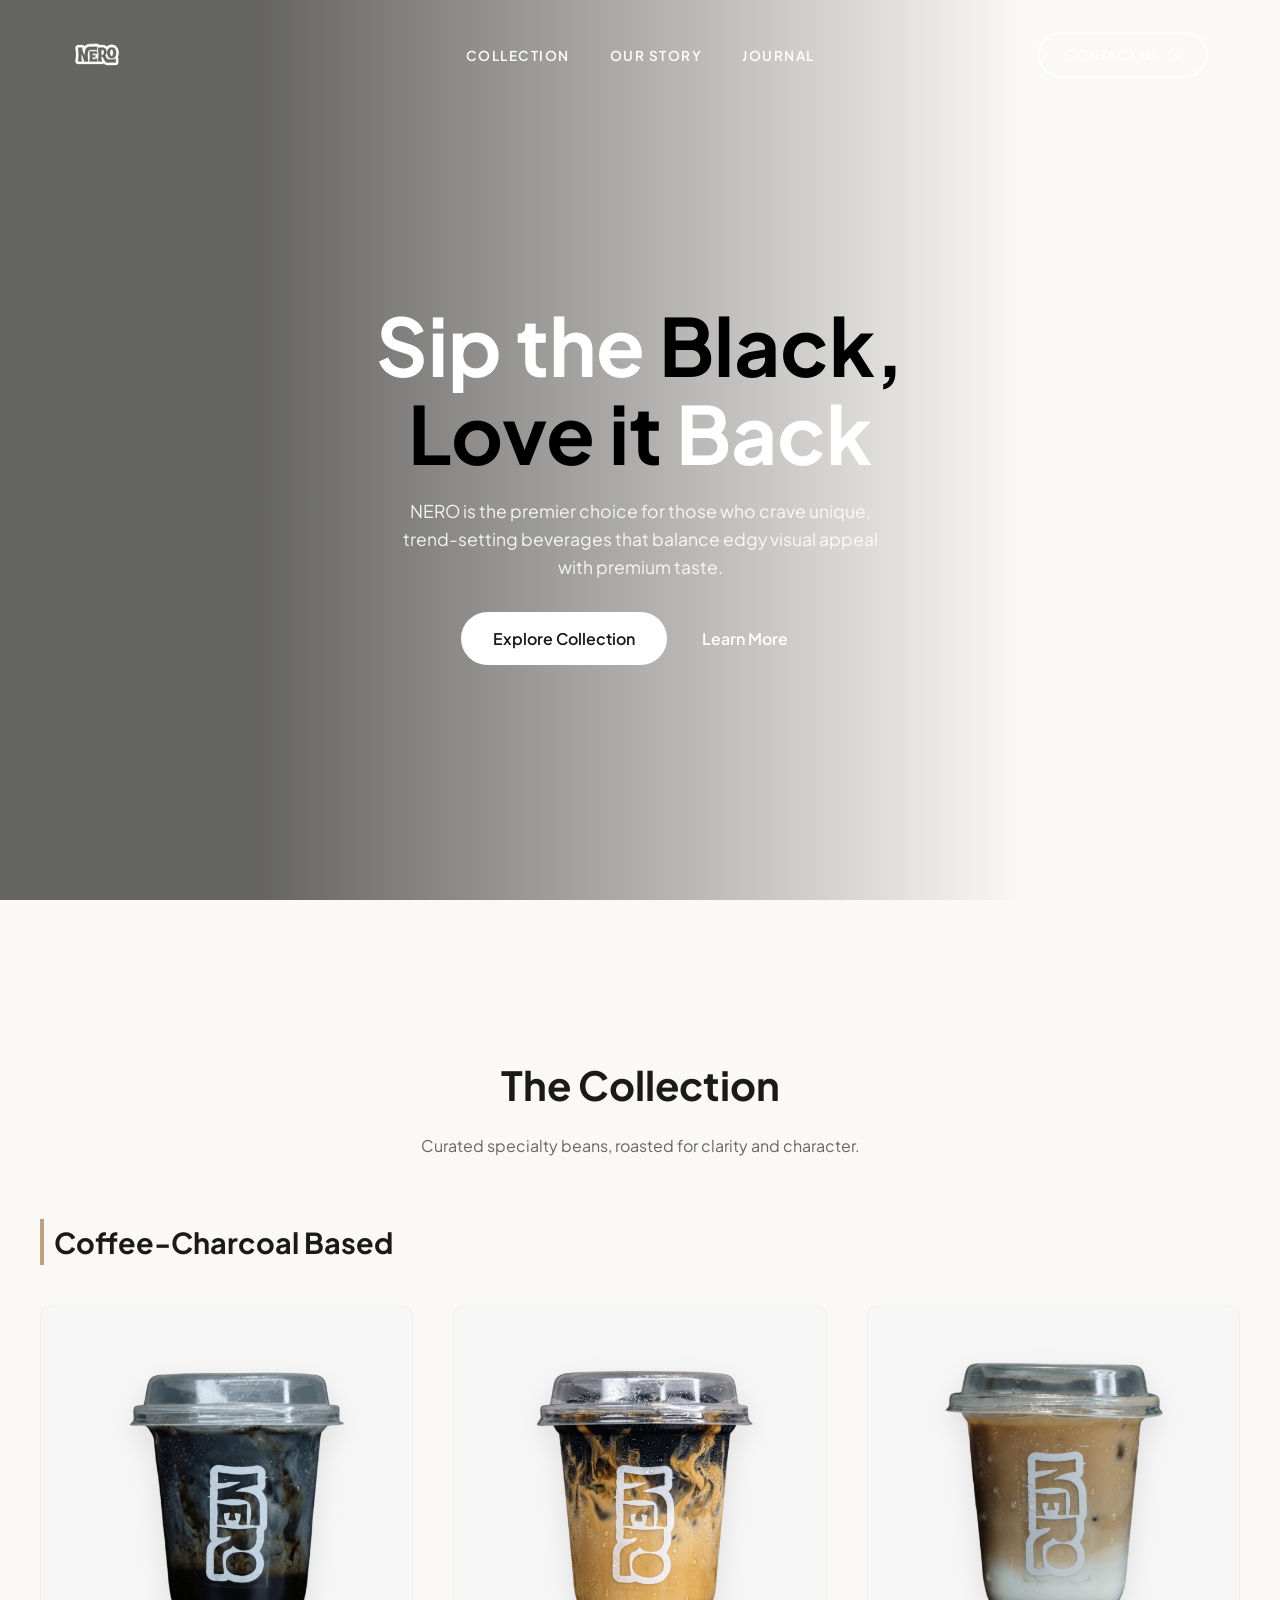
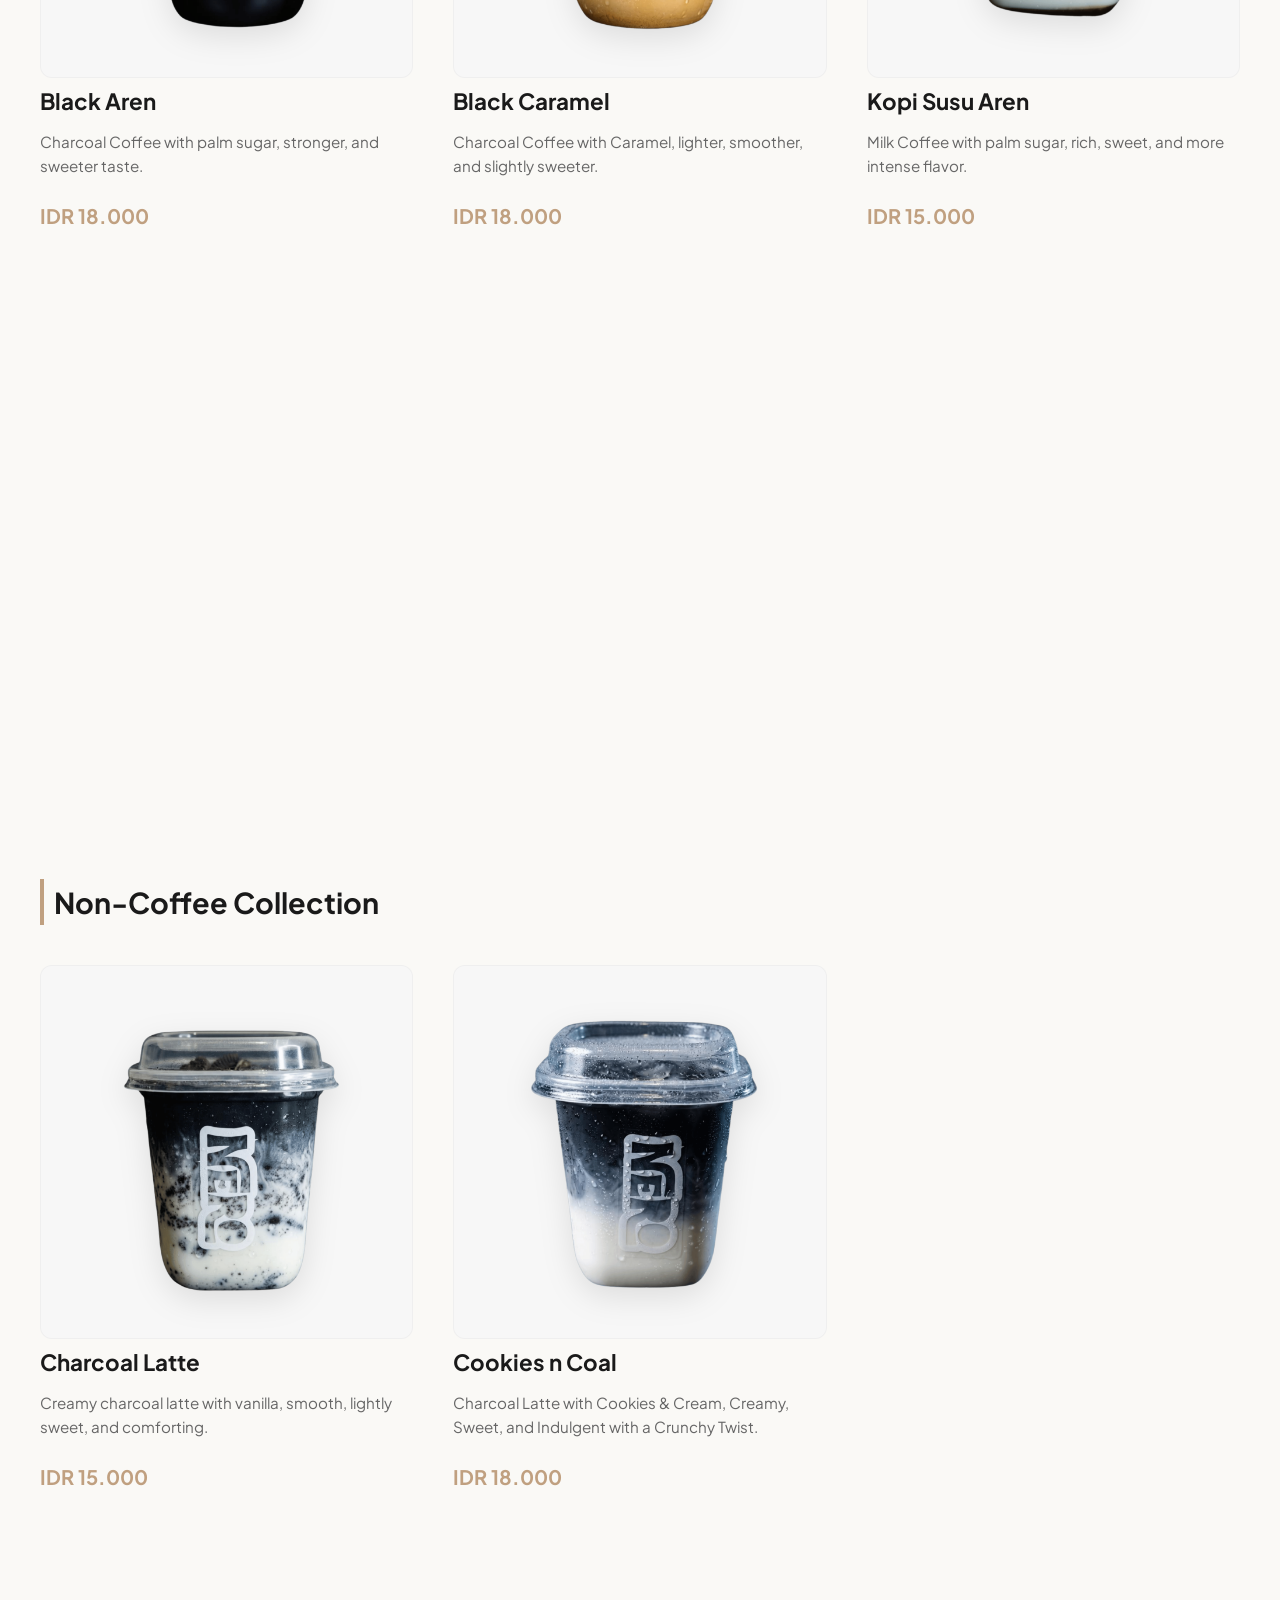
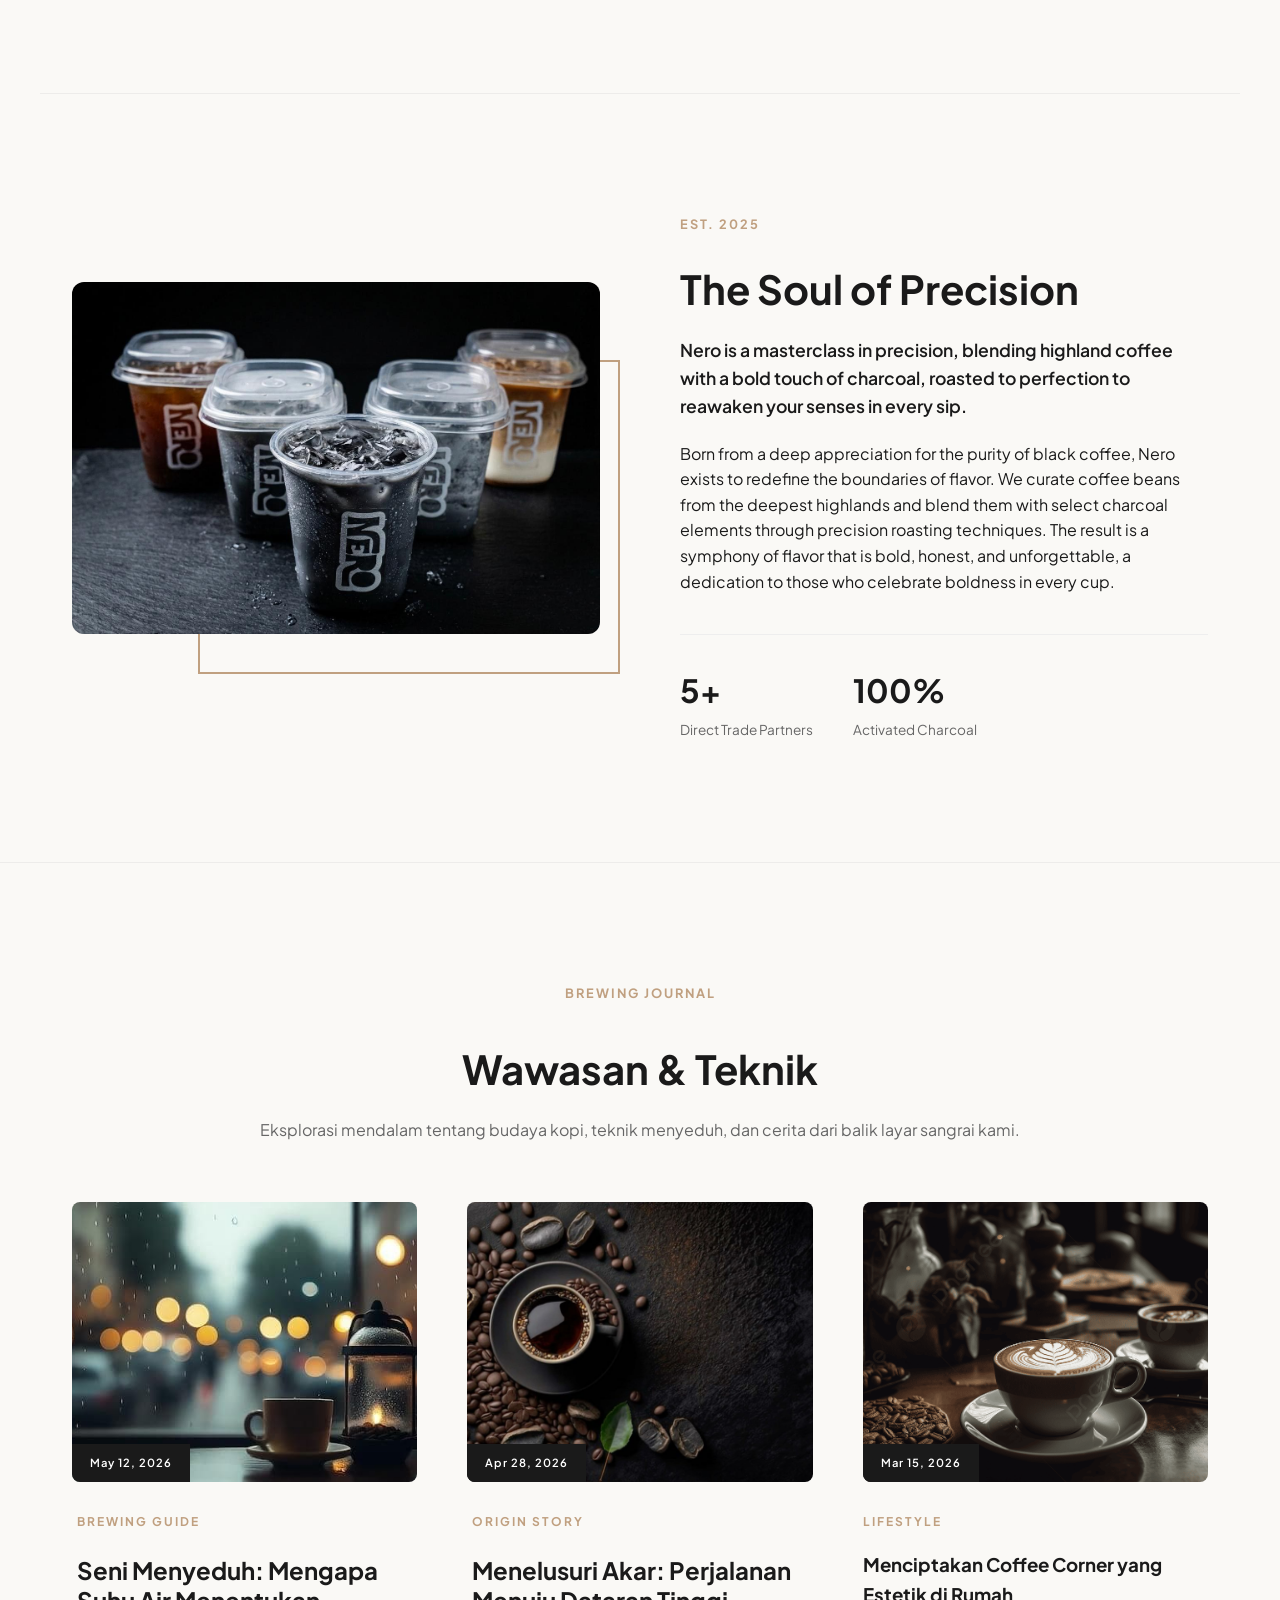
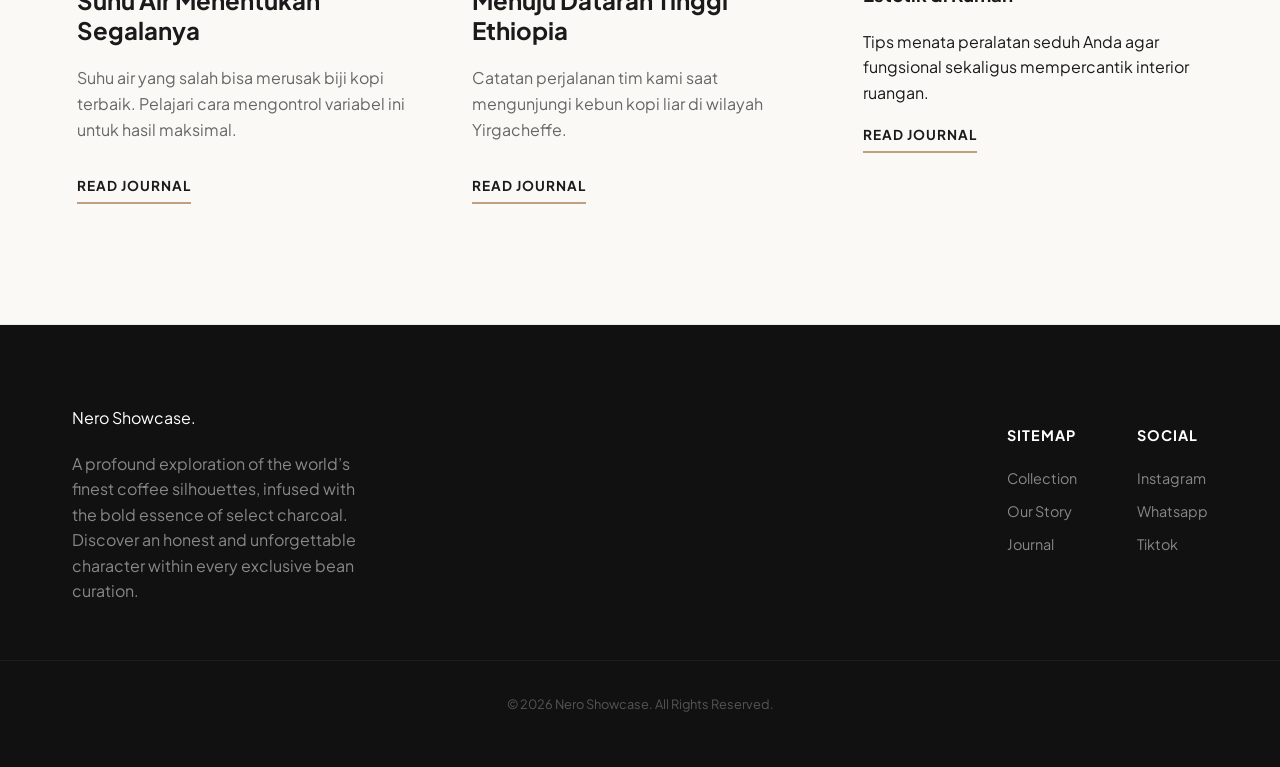
==== index.html @ 65f0a844 "Add files via upload" ====
<!DOCTYPE html>
<html lang="en">
<head>
    <meta charset="UTF-8">
    <meta name="viewport" content="width=device-width, initial-scale=1.0">
    <meta name="description" content="BeanCraft - Specialty coffee roasters delivering premium single-origin beans to your door.">
    <title>Nero | Artisan Coffee Roasters</title>
    
    <!-- Stylesheets -->
    <link rel="stylesheet" href="styles.css">
    <link href="https://fonts.googleapis.com/css2?family=Plus+Jakarta+Sans:wght@300;400;600;700&display=swap" rel="stylesheet">
    
    <!-- Font Awesome untuk Icon Sosmed -->
    <link rel="stylesheet" href="https://cdnjs.cloudflare.com/ajax/libs/font-awesome/6.0.0/css/all.min.css">
</head>
<body>

    <nav id="main-nav">
    <div class="container nav-wrapper">
        <!-- Part 1: Logo -->
        <div class="logo">
            <a href="#hero">
                <img src="images/logo.png" alt="Nero Logo" class="logo-img">    
            </a>
        </div>

        <!-- Part 2: Navigation Links -->
        <ul class="nav-links">
            <li><a href="#products" class="nav-item">Collection</a></li>
            <li><a href="#about" class="nav-item">Our Story</a></li>
            <li><a href="#blog" class="nav-item">Journal</a></li>
        </ul>

        <div class="nav-contact-btn-wrapper">
            <a href="https://wa.me/6287782982960" target="_blank" class="btn-contact-us">
                Contact Us <i class="fab fa-whatsapp"></i>
            </a>
        </div>

        <!-- Mobile Toggle -->
        <div class="mobile-menu-btn">
            <span></span>
            <span></span>
        </div>
    </div>
</nav>

    <!-- Hero Section -->
    <section class="hero" id="hero">
        <video autoplay muted loop playsinline>
            <source src="https://www.w3schools.com/howto/rain.mp4" type="video/mp4">
        </video>
        <div class="overlay"></div>
        <div class="container">
            <div class="hero-content">
                <h1>Sip the <span>Black,<br>Love it</span> Back</h1>
                <p>NERO is the premier choice for those who crave unique, trend-setting beverages that balance edgy visual appeal with premium taste.</p>
                <div class="hero-btns">
                    <a href="#products" class="btn btn-primary">Explore Collection</a>
                    <a href="#about" class="btn btn-secondary">Learn More</a>
                </div>
            </div>
        </div>
    </section>

    <!-- Products Section -->
    <section class="products container section-padding" id="products">
    <div class="section-header">
        <h2>The Collection</h2>
        <p>Curated specialty beans, roasted for clarity and character.</p>
    </div>
    <div class="category-wrapper">
        <h2 class="category-title">Coffee-Charcoal Based</h2>
            <div class="product-grid">
                <div class="product-card">
                    <div class="img-container">
                        <img src="images/Black Aren.png" alt="Black Aren">
                    </div>
                    <div class="info">
                        <h3>Black Aren</h3>
                        <p>Charcoal Coffee with palm sugar, stronger, and sweeter taste.</p>
                        <span class="price">IDR 18.000 </span>
                    </div>
                </div>
                <div class="product-card">
                    <div class="img-container">
                        <img src="images/Black Caramel.png" alt="Black Caramel">
                    </div>
                    <div class="info">
                        <h3>Black Caramel</h3>
                        <p>Charcoal Coffee with Caramel, lighter, smoother, and slightly sweeter.</p>
                        <span class="price">IDR 18.000 </span>
                    </div>
                </div>
                <div class="product-card">
                    <div class="img-container">
                        <img src="images/Kopi Susu Aren.png" alt="Kopi Susu Aren">
                    </div>
                    <div class="info">
                        <h3>Kopi Susu Aren</h3>
                        <p>Milk Coffee with palm sugar, rich, sweet, and more intense flavor.</p>
                        <span class="price">IDR 15.000 </span>
                    </div>
                </div>
                <div class="product-card">
                    <div class="img-container">
                        <img src="images/Kopi Susu Caramel.png" alt="Kopi Susu Caramel">
                    </div>
                    <div class="info">
                        <h3>Kopi Susu Caramel</h3>
                        <p>Milk Coffee with caramel, light, and creamy.</p>
                        <span class="price">IDR 15.000 </span>
                    </div>
                </div>
                <div class="product-card">
                    <div class="img-container">
                        <img src="images/Kopi Susu Pisang.png" alt="Kopi Susu Pisang">
                    </div>
                    <div class="info">
                        <h3>Kopi Susu Pisang</h3>
                        <p>Creamy Milk Coffee with banana, sweet, and creamy.</p>
                        <span class="price">IDR 15.000 </span>
                    </div>
                </div>
            </div>
    </div>
    
    <div class="category-wrapper">
        <h2 class="category-title">Non-Coffee Collection</h2>
            <div class="product-grid">
                <div class="product-card">
                    <div class="img-container">
                        <img src="images/Charcoal Latte.png" alt="Charcoal Latte">
                    </div>
                    <div class="info">
                        <h3>Charcoal Latte</h3>
                        <p>Creamy charcoal latte with vanilla, smooth, lightly sweet, and comforting.</p>
                        <span class="price">IDR 15.000 </span>
                    </div>
                </div>
                <div class="product-card">
                    <div class="img-container">
                        <img src="images/Cookies and Coal.png" alt="Cookies n Coal">
                    </div>
                    <div class="info">
                        <h3>Cookies n Coal</h3>
                        <p>Charcoal Latte with Cookies & Cream, Creamy, Sweet, and Indulgent with a Crunchy Twist.</p>
                        <span class="price">IDR 18.000 </span>
                    </div>
                </div>
            </div>
    </div>
</section>

    <!-- About Section -->
    <section class="about section-padding" id="about">
    <div class="container about-wrapper">
        <div class="about-image-stack">
            <img src="images/landing 2.jpg" alt="Coffee beans" class="img-main">
            <div class="img-accent-box"></div>
        </div>
        <div class="about-text">
            <span class="subtitle">Est. 2025</span>
            <h2>The Soul of Precision</h2>
            <p class="lead">Nero is a masterclass in precision, blending highland coffee with a bold touch of charcoal, roasted to perfection to reawaken your senses in every sip.</p>
            <p>Born from a deep appreciation for the purity of black coffee, Nero exists to redefine the boundaries of flavor. We curate coffee beans from the deepest highlands and blend them with select charcoal elements through precision roasting techniques. The result is a symphony of flavor that is bold, honest, and unforgettable, a dedication to those who celebrate boldness in every cup.</p>
            <div class="about-stats">
                <div class="stat-item">
                    <strong>5+</strong>
                    <span>Direct Trade Partners</span>
                </div>
                <div class="stat-item">
                    <strong>100%</strong>
                    <span>Activated Charcoal</span>
                </div>
            </div>
        </div>
    </div>
</section>

    <!-- Blog Section -->
    <section class="blog section-padding" id="blog">
    <div class="container">
        <div class="section-header">
            <span class="subtitle">Brewing Journal</span>
            <h2>Wawasan & Teknik</h2>
            <p>Eksplorasi mendalam tentang budaya kopi, teknik menyeduh, dan cerita dari balik layar sangrai kami.</p>
        </div>
        
        <div class="blog-grid">
            <!-- Article 1 -->
            <article class="blog-card">
                <div class="blog-img">
                    <img src="images/Article 1.jpg" alt="Brewing coffee">
                    <span class="blog-date">May 12, 2026</span>
                </div>
                <div class="blog-info">
                    <span class="category">Brewing Guide</span>
                    <h3>Seni Menyeduh: Mengapa Suhu Air Menentukan Segalanya</h3>
                    <p>Suhu air yang salah bisa merusak biji kopi terbaik. Pelajari cara mengontrol variabel ini untuk hasil maksimal.</p>
                    <a href="article1.html" class="read-more">Read Journal</a>
                </div>
            </article>

            <!-- Article 2 -->
            <article class="blog-card">
                <div class="blog-img">
                    <img src="images/Article 2.jpg" alt="Coffee beans">
                    <span class="blog-date">Apr 28, 2026</span>
                </div>
                <div class="blog-info">
                    <span class="category">Origin Story</span>
                    <h3>Menelusuri Akar: Perjalanan Menuju Dataran Tinggi Ethiopia</h3>
                    <p>Catatan perjalanan tim kami saat mengunjungi kebun kopi liar di wilayah Yirgacheffe.</p>
                    <a href="article2.html" class="read-more">Read Journal</a>
                </div>
            </article>

            <!-- Article 3 -->
            <article class="blog-card">
                <div class="blog-img">
                    <img src="images/Article 3.png" alt="Coffee shop">
                    <span class="blog-date">Mar 15, 2026</span>
                </div>
                <div class="info">
                    <span class="category">Lifestyle</span>
                    <h3>Menciptakan Coffee Corner yang Estetik di Rumah</h3>
                    <p>Tips menata peralatan seduh Anda agar fungsional sekaligus mempercantik interior ruangan.</p>
                    <a href="article3.html" class="read-more">Read Journal</a>
                </div>
            </article>
        </div>
    </div>
</section>

    <!-- Footer -->
    <footer>
    <div class="container footer-content">
        <div class="footer-brand">
            <div class="logo">Nero Showcase<span>.</span></div>
            <p>A profound exploration of the world’s finest coffee silhouettes, infused with the bold essence of select charcoal. Discover an honest and unforgettable character within every exclusive bean curation.</p>
        </div>
        <div class="footer-info">
            <div class="footer-col">
                <h4>Sitemap</h4>
                <a href="#products">Collection</a>
                <a href="#about">Our Story</a>
                <a href="#blog">Journal</a>
            </div>
            <div class="footer-col">
                <h4>Social</h4>
                <a href="https://www.instagram.com/sip.with.nero/">Instagram</a>
                <a href="https://wa.me/6287782982960">Whatsapp</a>
                <a href="https://www.tiktok.com/@sip.with.nero">Tiktok</a>
            </div>
        </div>
    </div>
    <div class="footer-bottom">
        <div class="container">
            <p>&copy; 2026 Nero Showcase. All Rights Reserved.</p>
        </div>
    </div>
</footer>

    <script src="main.js"></script>
</body>
</html>
---- styles.css ----
/* ==========================================================================
   1. SETTINGS & VARIABLES
   ========================================================================== */
:root {
    --primary: #1a1a1a;
    --accent: #c0a080;
    --bg: #faf9f6;
    --white: #ffffff;
    --text-muted: #666666;
    --transition: all 0.4s cubic-bezier(0.165, 0.84, 0.44, 1);
    --container-width: 1200px;
}

/* ==========================================================================
   2. GLOBAL RESET
   ========================================================================== */
*, *::before, *::after { 
  box-sizing: border-box; 
}

body { 
    margin: 0; 
    font-family: 'Plus Jakarta Sans', sans-serif; 
    background-color: var(--bg); 
    color: var(--primary); 
    line-height: 1.6;
    overflow-x: hidden; 
    -webkit-font-smoothing: antialiased;
}

a { 
  text-decoration: none; 
  color: inherit; transition: 
  var(--transition); 
}

img { 
  max-width: 100%; 
  display: block; 
  object-fit: cover; 
}

/* ==========================================================================
   3. REUSABLE COMPONENTS
   ========================================================================== */
.container {
    max-width: var(--container-width);
    margin: 0 auto;
    padding: 0 2rem;
}

.section-padding { 
  padding: 120px 0; 
  border-bottom: 1px solid rgba(0,0,0,0.05); 
}

.section-header { 
  text-align: center; 
  margin-bottom: 60px; 
}

.section-header h2 { 
  font-size: 2.5rem; 
  margin-bottom: 10px; 
}

.section-header p { 
  color: var(--text-muted); 
}

.subtitle {
    display: block; 
    color: var(--accent); 
    font-weight: 700;
    text-transform: uppercase; 
    letter-spacing: 2px; 
    font-size: 0.8rem; 
    margin-bottom: 10px;
}

.tag {
    display: inline-block; 
    font-size: 0.7rem; 
    font-weight: 700;
    text-transform: uppercase; 
    letter-spacing: 1px; 
    color: var(--accent);
    margin-top: 15px; 
    padding: 4px 12px; 
    border: 1px solid var(--accent); 
    border-radius: 4px;
}

/* ==========================================================================
   4. NAVIGATION
   ========================================================================== */
#main-nav {
    position: fixed;
    width: 100%;
    padding: 30px 0;
    transition: all 0.4s cubic-bezier(0.4, 0, 0.2, 1);
    z-index: 1000;
    background: transparent;
}

#main-nav.scrolled {
    padding: 15px 0;
    background: rgba(255, 255, 255, 0.95);
    backdrop-filter: blur(15px);
    box-shadow: 0 4px 20px rgba(0, 0, 0, 0.08);
    border-bottom: 1px solid rgba(0,0,0,0.05);
}

#main-nav.scrolled .logo-img {
    height: 40px;
    filter: none; 
}

#main-nav.scrolled .nav-item{
    color: #1a1a1a;
}

#main-nav.scrolled .nav-item:hover,
#main-nav.scrolled {
    color: var(--accent);
}

.nav-wrapper {
    display: grid;
    grid-template-columns: 1fr auto 1fr;
    align-items: center;
    width: 100%;
}

.btn-contact-us {
    background-color: transparent;
    color: #ffffff;
    right: 100px;
    padding: 10px 24px;
    border-radius: 50px;
    font-size: 0.85rem;
    font-weight: 600;
    text-transform: uppercase;
    letter-spacing: 1px;
    border: 2px solid #ffffff;
    display: inline-flex;
    align-items: center;
    gap: 8px;
    transition: var(--transition);
}

#main-nav.scrolled .btn-contact-us {
    color: var(--primary);
    border-color: var(--primary);
}

.btn-contact-us:hover {
    background-color: var(--accent);
    border-color: var(--accent);
    color: #ffffff !important; /* Memaksa teks tetap putih saat di-hover */
    transform: translateY(-2px);
    box-shadow: 0 4px 15px rgba(192, 160, 128, 0.4);
}

.nav-contact-btn-wrapper {
    display: flex;
    justify-content: flex-end;
}

#main-nav .logo a, 
#main-nav .nav-item {
    color: #ffffff;
}

.logo {
    display: flex;
    align-items: center;
}

.logo-img {
    height: 50px;
    width: auto;
    transition: all 0.4s ease;
    filter: brightness(0) invert(1); 
}

nav.scrolled .logo-img {
    height: 40px; 
    filter: none; 
    background-color: var(--primary);
}

.nav-links { 
  display: flex; 
  gap: 40px; 
  list-style: none; 
  margin: 0; 
  padding: 0; 
  justify-content: center; 
}

.nav-item, .nav-socials a {
    color: rgba(255, 255, 255, 0.9);
    transition: all 0.3s ease;
}

.nav-item {
    font-size: 0.85rem;
    font-weight: 600;
    text-transform: uppercase;
    letter-spacing: 1.5px;
    color: rgba(255, 255, 255, 0.9);
    position: relative;
    transition: var(--transition);
}

.nav-item::after {
    content: '';
    position: absolute;
    bottom: -5px;
    left: 0;
    width: 0;
    height: 2px;
    background: var(--accent);
    transition: width 0.3s ease;
}

.nav-item:hover::after { 
  width: 100%; 
}

.nav-item:hover { 
  color: var(--white); 
}

nav.scrolled .nav-item:hover { 
  color: var(--accent); 
}

/* ==========================================================================
   5. HERO SECTION
   ========================================================================== */
.hero { 
    height: 100vh; 
    position: relative; 
    display: flex; 
    align-items: center; 
    justify-content: center; 
    text-align: center; 
    color: var(--white); 
    overflow: hidden;
}
.hero video { 
  position: absolute; 
  inset: 0; 
  width: 100%; 
  height: 100%; 
  z-index: -2; 
  object-fit: cover; 
}

.overlay { 
  position: absolute; 
  inset: 0; 
  z-index: -1; 
  background: linear-gradient(to right, rgba(0,0,0,0.6) 20%, transparent 80%); 
}

.hero h1 { 
  font-size: clamp(2.5rem, 8vw, 5rem); 
  line-height: 1.1; 
  margin-bottom: 20px; 
}

.hero h1 span { 
  color: black; 
}

.hero p { 
  max-width: 500px; 
  font-size: 1.1rem; 
  margin: 0 auto 30px; 
  opacity: 0.9; 
}
.btn { 
  padding: 14px 32px; 
  border-radius: 50px; 
  font-weight: 600; 
  display: inline-block; 
  border: none; 
  cursor: pointer; 
  text-align: center; 
  transition: var(--transition); 
}
.btn-primary { 
  background: var(--white); 
  color: var(--primary); 
}
.btn-primary:hover { 
  background: var(--accent); 
  color: var(--white); 
  transform: translateY(-3px); 
  box-shadow: 0 10px 20px rgba(192, 160, 128, 0.3); 
}

/* ==========================================================================
   6. PRODUCT SECTION
   ========================================================================== */
.category-wrapper {
    margin-bottom: 80px;
}

.category-title {
    font-size: 1.8rem;
    margin-bottom: 40px;
    padding-left: 10px;
    border-left: 4px solid var(--accent);
}

/* Grid dipaksa menjadi 3 kolom */
.product-grid { 
    display: grid; 
    grid-template-columns: repeat(3, 1fr); /* Tetap 3 kolom */
    gap: 40px; /* Spacing antar card diperlebar agar elegan */
}

.product-card { 
    background: transparent; /* Hilangkan bg agar menyatu dengan desain showcase */
    transition: var(--transition); 
}

.product-card img { 
    width: 100%; 
    height: 100%; 
    object-fit: cover; 
    transition: var(--transition); 
}
.img-container { 
    width: 100%; 
    aspect-ratio: 1 / 1; 
    overflow: hidden; 
    border-radius: 12px; 
    
    /* Latar belakang profesional: Abu-abu sangat muda/Putih tulang */
    background-color: #F7F7F7; 
    
    /* Memberikan jarak agar gambar mengecil di tengah (Clean Look) */
    padding: 40px; 
    
    /* Layout untuk memastikan gambar tepat di tengah */
    display: flex;
    justify-content: center;
    align-items: center;
    
    /* Garis tepi tipis untuk definisi (Optional) */
    border: 1px solid rgba(0,0,0,0.03);
    
    transition: var(--transition);
}

.img-container img { 
    max-width: 100%; 
    max-height: 100%; 
    width: auto;
    height: auto;
    
    /* Memastikan seluruh objek produk terlihat tanpa terpotong */
    object-fit: contain; 
    
    /* Shadow halus pada gambar produk agar terlihat 3D (Premium Touch) */
    filter: drop-shadow(0 10px 15px rgba(0,0,0,0.1));
    
    transition: transform 0.5s cubic-bezier(0.165, 0.84, 0.44, 1);
}

/* Interaksi Hover */
.product-card:hover .img-container {
    background-color: #EDEDED; /* Berubah sedikit lebih gelap saat hover */
}

.product-card:hover img {
    transform: scale(1.1) translateY(-5px);
}

/* Spacing Spesifik untuk Teks (h3, p, price) */
.product-card h3 { 
    padding-top: 10px;
    font-size: 1.4rem; 
    margin: 0 0 15px 0; /* Jarak bawah Judul */
    line-height: 1.2;
}

.product-card p { 
    color: var(--text-muted); 
    font-size: 0.95rem;
    margin: 0 0 20px 0; /* Jarak bawah Paragraf */
    min-height: 50px; /* Menjaga agar tinggi teks seragam */
}

.price { 
    font-weight: 700; 
    color: var(--accent); 
    font-size: 1.25rem; 
    display: block; 
    margin-top: auto; /* Mendorong harga ke bawah jika teks deskripsi pendek */
}

/* ==========================================================================
   7. ABOUT SECTION
   ========================================================================== */
.about-wrapper { 
  display: grid; 
  grid-template-columns: 1fr 1fr; 
  gap: 80px; 
  align-items: center; 
}

.about-image-stack { 
  position: relative; 
  padding-bottom: 40px; 
}

.about-image-stack .img-main { 
  width: 100%; 
  height: auto; 
  border-radius: 12px; 
  z-index: 2; 
  position: relative; 
}

.img-accent-box { 
  position: absolute; 
  width: 80%; 
  height: 80%; 
  border: 2px solid var(--accent); 
  bottom: 0; 
  right: -20px; 
  z-index: 1; 
}

.about-text h2 { 
  font-size: 2.5rem; 
  line-height: 1.1; 
  margin-bottom: 25px; 
}

.about-text .lead { 
  font-size: 1.1rem; 
  color: var(--primary); 
  font-weight: 600; 
  margin-bottom: 20px; 
}

.about-stats { 
  display: flex; 
  gap: 40px; 
  margin-top: 40px; 
  padding-top: 30px; 
  border-top: 1px solid #eee; 
}

.stat-item strong { 
  display: block; 
  font-size: 2rem; 
  color: var(--primary);
}

.stat-item span { 
  font-size: 0.85rem; 
  color: var(--text-muted); 
}

/* ==========================================================================
   8. JOURNAL SECTION
   ========================================================================== */
.blog-grid { 
    display: grid; 
    grid-template-columns: repeat(auto-fit, minmax(320px, 1fr)); 
    gap: 50px; /* Jarak antar artikel diperlebar agar tidak sesak */
}

.blog-card { 
    background: transparent; /* Menghilangkan background agar terlihat lebih clean */
    border-radius: 0; /* Menggunakan gaya tajam/minimalis sering terlihat lebih premium */
    overflow: hidden; 
    transition: var(--transition); 
}

/* Container Gambar */
.blog-img { 
    position: relative; 
    overflow: hidden; 
    margin-bottom: 30px; /* Spacing lebih besar ke area teks */
    border-radius: 8px; /* Border radius halus hanya pada gambar */
}

.blog-img img { 
    width: 100%; 
    height: 280px; /* Gambar dibuat sedikit lebih tinggi */
    object-fit: cover; 
    transition: transform 0.8s cubic-bezier(0.165, 0.84, 0.44, 1);
}

.blog-card:hover .blog-img img { 
    transform: scale(1.08); /* Zoom halus saat hover */
}

/* Badge Tanggal */
.blog-date { 
    position: absolute; 
    bottom: 0; 
    left: 0; 
    background: var(--primary); 
    color: var(--white); 
    padding: 10px 18px; 
    font-size: 0.7rem; 
    font-weight: 600;
    letter-spacing: 1px;
}

/* Area Informasi Teks */
.blog-info {
    padding: 0 5px; /* Memberikan sedikit offset agar teks tidak menempel ke tepi container */
}

.category { 
    color: var(--accent); 
    font-weight: 700; 
    font-size: 0.75rem; 
    text-transform: uppercase; 
    letter-spacing: 2px;
    display: block; 
    margin-bottom: 15px; /* Jarak ke judul */
}

/* Perbaikan Spacing Judul (H3) */
.blog-info h3 { 
    font-size: 1.5rem; 
    margin-bottom: 20px; /* Spacing lebih lega ke paragraf */
    line-height: 1.25; 
    color: var(--primary);
    font-weight: 700;
}

/* Perbaikan Spacing Paragraf */
.blog-info p { 
    color: var(--text-muted); 
    font-size: 1rem; 
    line-height: 1.6;
    margin-bottom: 30px; /* Spacing lebih lega ke tombol Read More */
    display: -webkit-box; 
    -webkit-line-clamp: 3;
    line-clamp: 3;
    -webkit-box-orient: vertical; 
    overflow: hidden; 
}

/* Read More / See More Styling */
.read-more { 
    font-weight: 700; 
    font-size: 0.85rem; 
    text-transform: uppercase;
    letter-spacing: 1px;
    color: var(--primary);
    border-bottom: 2px solid var(--accent); /* Memberikan aksen garis bawah sebagai ganti button kaku */
    padding-bottom: 5px;
    transition: var(--transition);
    display: inline-block;
}

.read-more:hover {
    color: var(--accent);
    border-color: var(--primary);
}

/* ==========================================================================
   9. FOOTER
   ========================================================================== */
footer { 
  background: #111; 
  color: #fff; 
  padding: 80px 0 20px; 
}

.footer-content { 
  display: flex; 
  justify-content: space-between; 
  flex-wrap: wrap; 
  gap: 40px; 
  padding-bottom: 40px; 
}

.footer-brand { 
  max-width: 300px; 
}

.footer-brand p { 
  margin-top: 20px; 
  color: #888; 
}

.footer-info { 
  display: flex; 
  flex-wrap: wrap; 
  gap: 60px; 
}

.footer-col h4 { 
  margin-bottom: 20px; 
  font-size: 0.9rem; 
  text-transform: uppercase; 
  letter-spacing: 1px; 
}

.footer-col a { 
  display: block; 
  color: #888; 
  margin-bottom: 10px; 
  font-size: 0.9rem; 
}

.footer-col a:hover { 
  color: var(--accent); 
}

.footer-bottom { 
  border-top: 1px solid rgba(255,255,255,0.05); 
  padding: 20px 0; 
  text-align: center; 
  font-size: 0.8rem; 
  color: #555; 
}

/* ==========================================================================
   10. ARTICLE DETAIL PAGE STYLES
   ========================================================================== */
.article-detail-page {
    background-color: #ffffff; /* Latar belakang artikel dibuat putih bersih agar fokus membaca */
}

.article-container {
    max-width: 800px; /* Lebar membaca yang ideal agar mata tidak lelah */
    padding-top: 140px; /* Jarak aman dari fixed navigation bar */
    padding-bottom: 80px;
}

/* Tombol Kembali */
.back-to-journal {
    display: inline-flex;
    align-items: center;
    gap: 8px;
    font-size: 0.9rem;
    font-weight: 600;
    color: var(--text-muted);
    margin-bottom: 30px;
    transition: var(--transition);
}

.back-to-journal:hover {
    color: var(--accent);
    transform: translateX(-5px);
}

/* Header Artikel */
.article-header h1 {
    font-size: clamp(2rem, 5vw, 3rem);
    line-height: 1.2;
    margin: 15px 0 20px 0;
    color: var(--primary);
}

.article-meta {
    display: flex;
    gap: 20px;
    color: var(--text-muted);
    font-size: 0.85rem;
    margin-bottom: 40px;
    border-bottom: 1px solid rgba(0,0,0,0.08);
    padding-bottom: 15px;
}

.article-meta i {
    color: var(--accent);
    margin-right: 4px;
}

/* Gambar Utama Artikel */
.article-hero-img {
    width: 100%;
    height: auto;
    max-height: 450px;
    overflow: hidden;
    border-radius: 12px;
    margin-bottom: 40px;
}

.article-hero-img img {
    width: 100%;
    height: 100%;
    object-fit: cover;
}

/* Isi Konten Tulisan */
.article-body {
    font-size: 1.1rem;
    line-height: 1.8;
    color: #333333;
}

.article-body p {
    margin-bottom: 25px;
}

.article-body p.lead {
    font-size: 1.3rem;
    font-weight: 600;
    color: var(--primary);
    line-height: 1.6;
}

.article-body h2 {
    font-size: 1.8rem;
    color: var(--primary);
    margin: 40px 0 20px 0;
}

/* Blockquote / Kutipan Premium */
.article-body blockquote {
    border-left: 4px solid var(--accent);
    padding: 10px 0 10px 25px;
    margin: 40px 0;
    font-style: italic;
    font-size: 1.2rem;
    color: var(--primary);
    background-color: #faf9f6;
    border-radius: 0 8px 8px 0;
}

/* Daftar List */
.article-body ul {
    margin-bottom: 30px;
    padding-left: 20px;
}

.article-body li {
    margin-bottom: 12px;
}

/* Penyesuaian Responsif Layar HP */
@media (max-width: 768px) {
    .article-container {
        padding-top: 180px; /* Memberi ruang untuk navbar vertikal HP */
    }
}

/* ==========================================================================
   11. ANIMATIONS & RESPONSIVE
   ========================================================================== */
.reveal-hidden { 
  opacity: 0; 
  transform: translateY(30px); 
  transition: all 0.8s var(--transition); 
}

.reveal-hidden.active { 
  opacity: 1; 
  transform: translateY(0); 
}

@media (max-width: 1100px) {
    .nav-wrapper {
        display: grid;
        grid-template-columns: auto 1fr auto;
        align-items: center;
        gap: 20px;
    }
    
    .nav-links {
        display: flex !important;
        justify-content: center;
        gap: 20px; 
    }

    .nav-contact-btn-wrapper {
        display: flex;
        justify-content: flex-end;
    }

    .btn-contact-us {
        padding: 8px 18px;
        font-size: 0.8rem;
        white-space: nowrap;
    }
}

@media (max-width: 992px) {
    .about-wrapper { 
      grid-template-columns: 1fr; 
      gap: 50px; 
    }

    .product-grid {
        grid-template-columns: repeat(2, 1fr);
    }

    .about-text h2 { 
      font-size: 2rem; 
    }

    .about-image-stack .img-main { 
      height: auto; 
    }
}

@media (max-width: 768px) {
    .nav-wrapper {
        display: flex;
        justify-content: space-between;
        align-items: center;
    } 

    .nav-contact-btn-wrapper {
        margin-left: auto;
    }

    .btn-contact-us {
        padding: 8px 16px;
        font-size: 0.75rem;
        white-space: nowrap;
    }

    .nav-links {
      display: flex !important; 
      justify-content: center;
      gap: 20px;
      grid-column: 2; /* Menaruh menu di baris kedua */
    }

    .section-padding { 
        padding: 60px 0; 
    }

    .hero { 
        text-align: center; 
        justify-content: center; 
    }

    .hero p { 
        margin: 0 auto 30px; 
        max-width: 90%; 
    }
    
    .footer-info { 
        gap: 30px; 
    }
}

@media (max-width: 600px) {
    .product-grid {
        grid-template-columns: 1fr;
    }
}
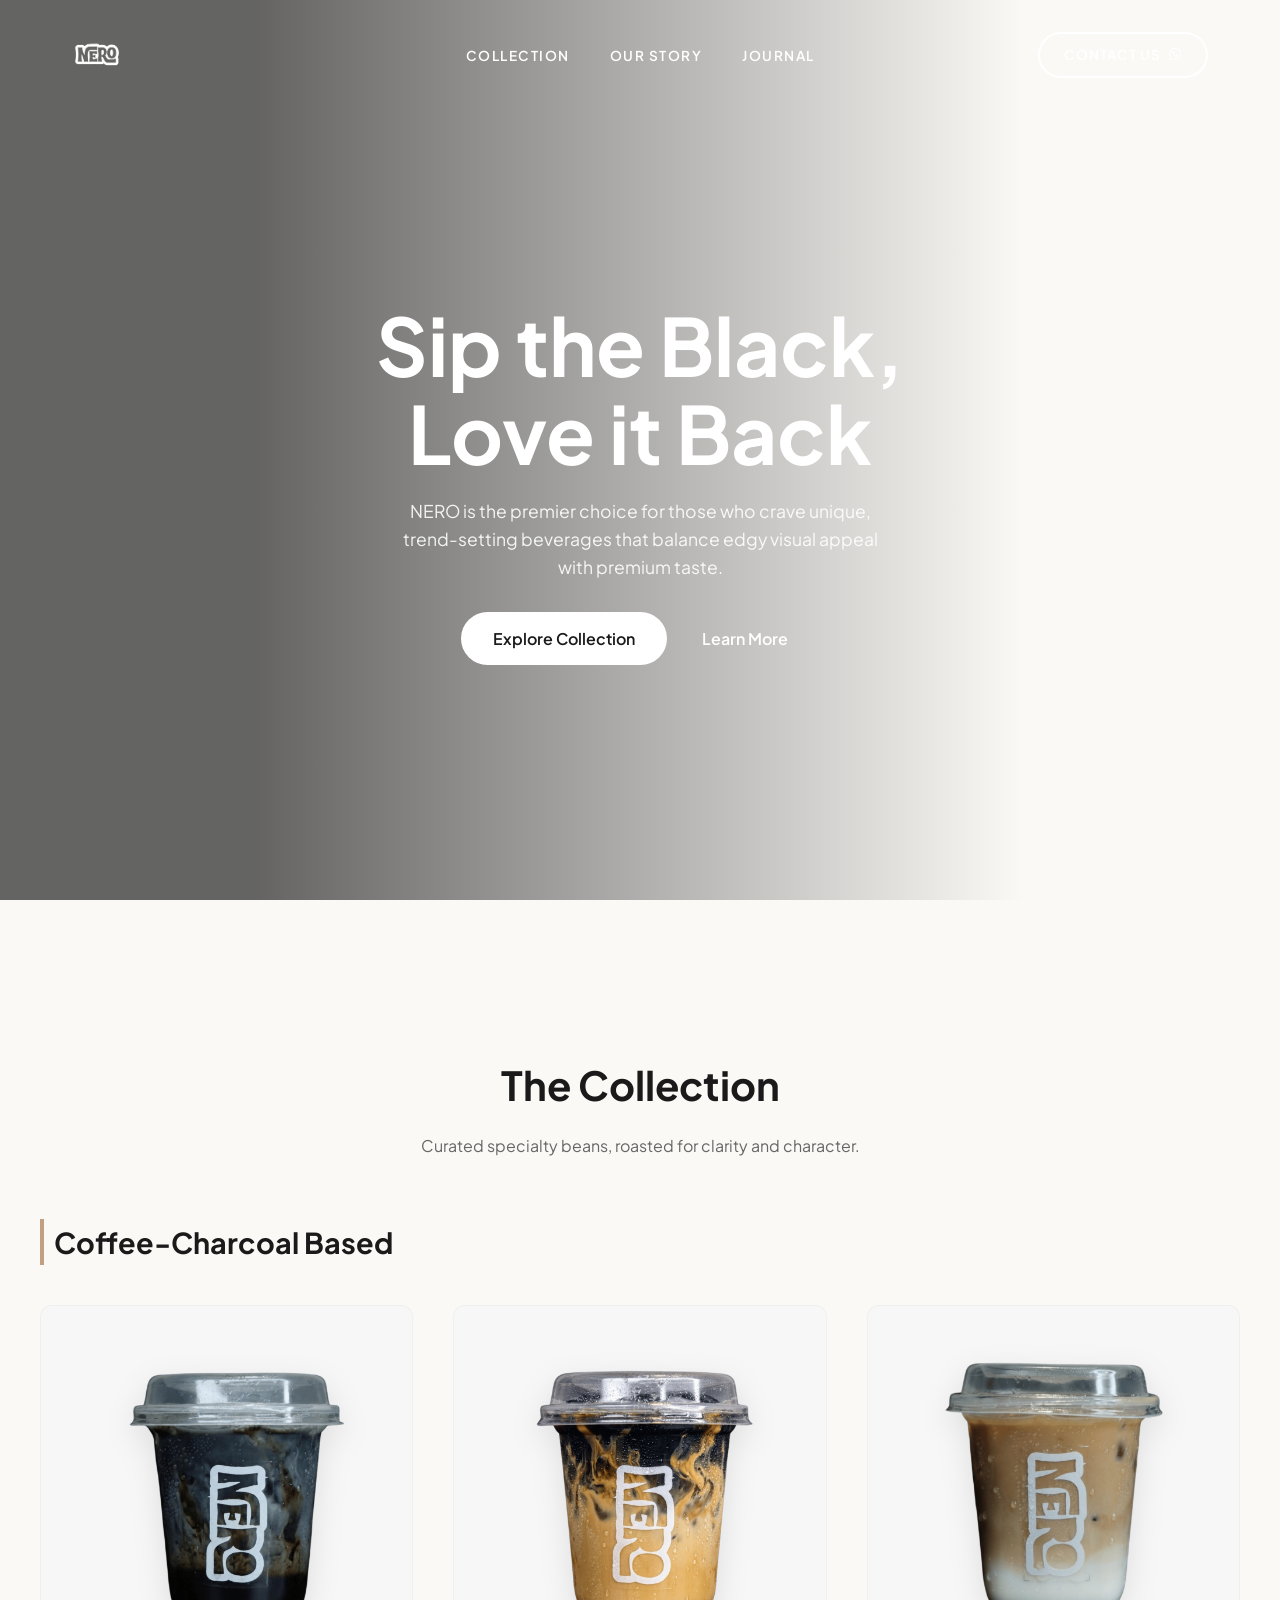
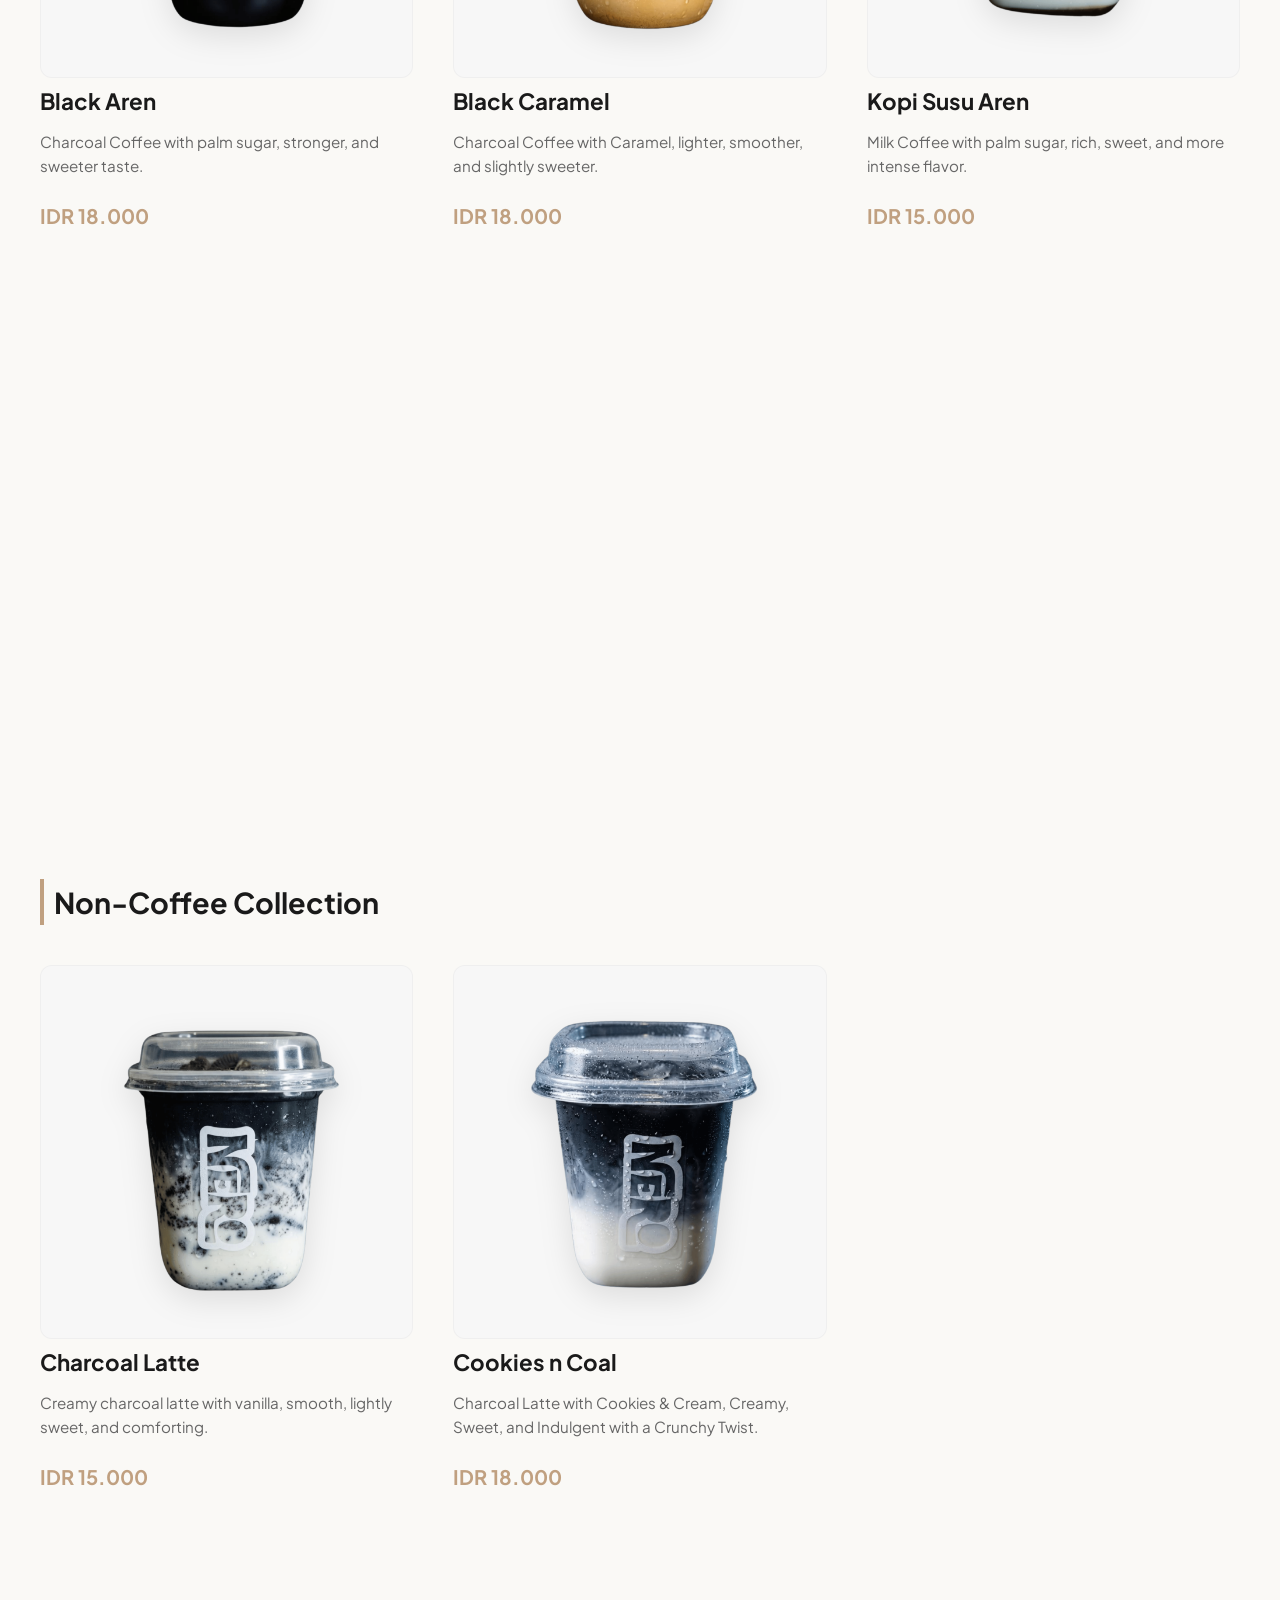
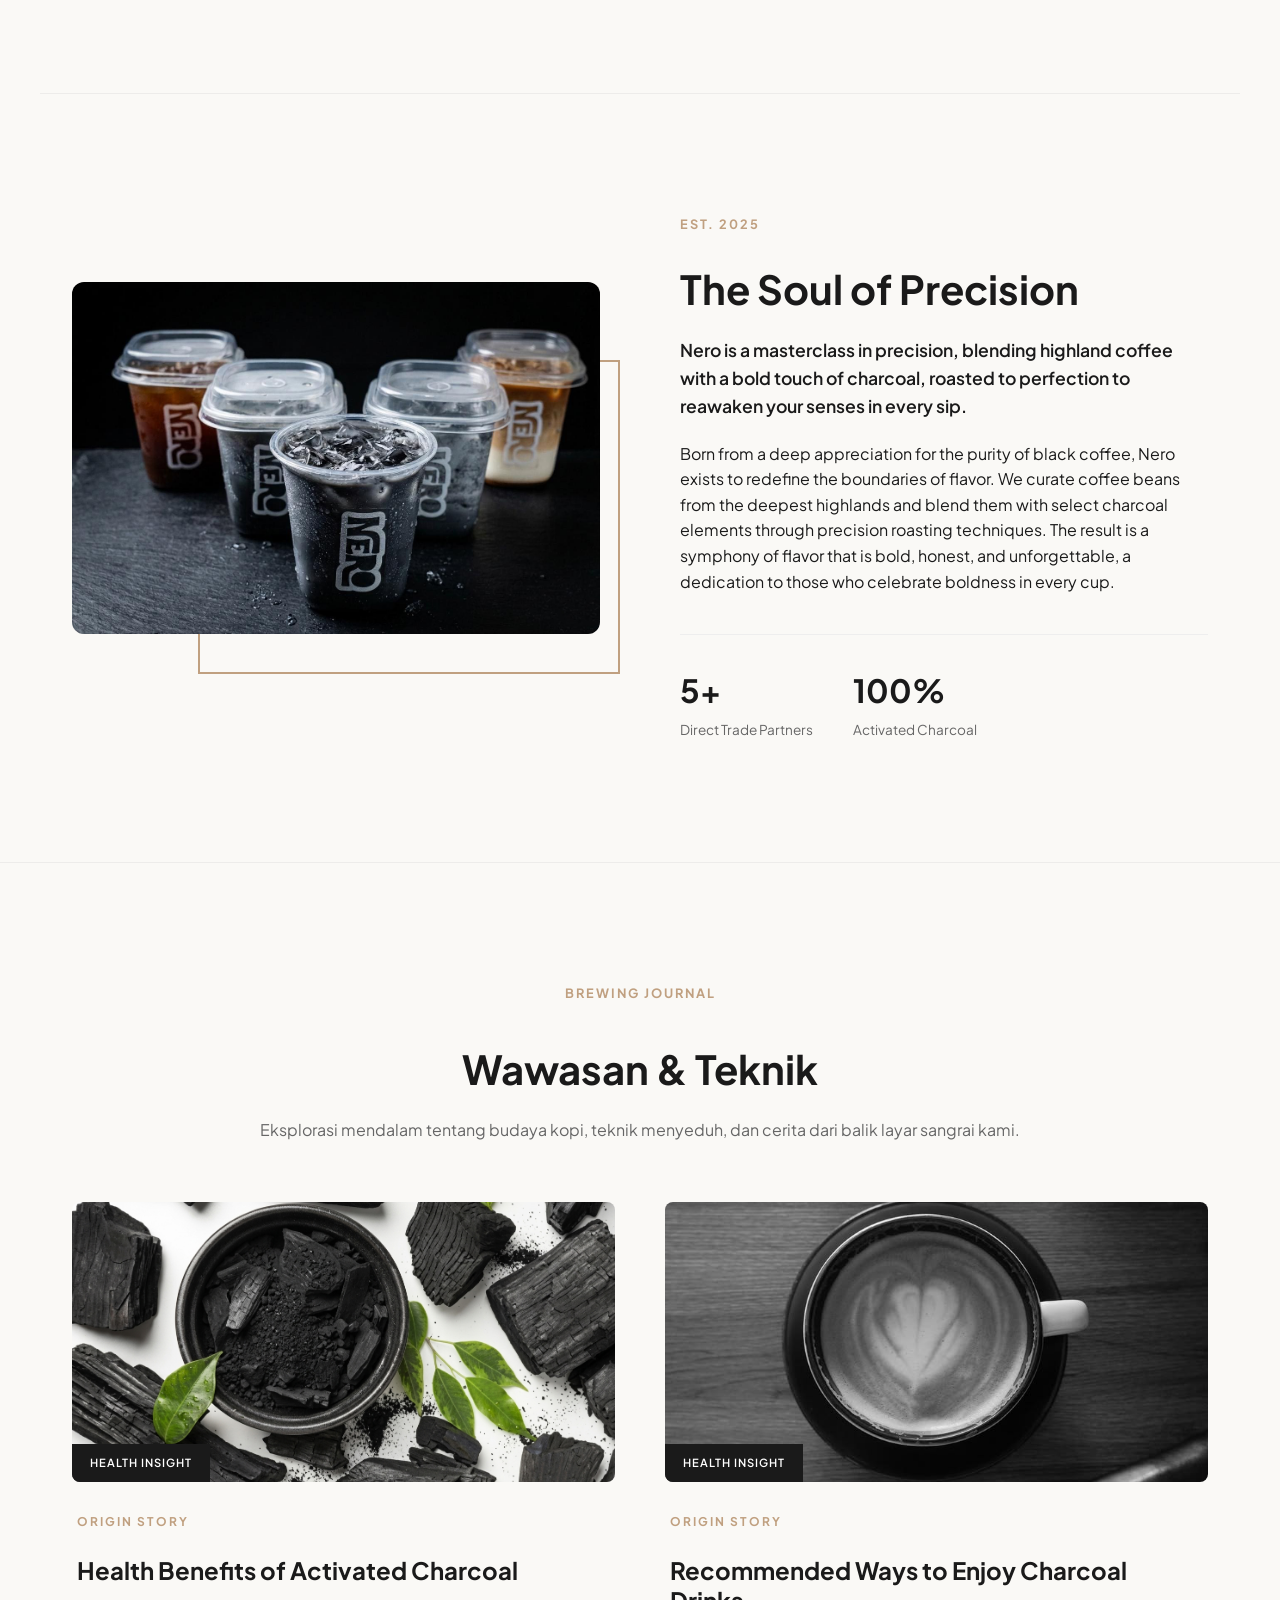
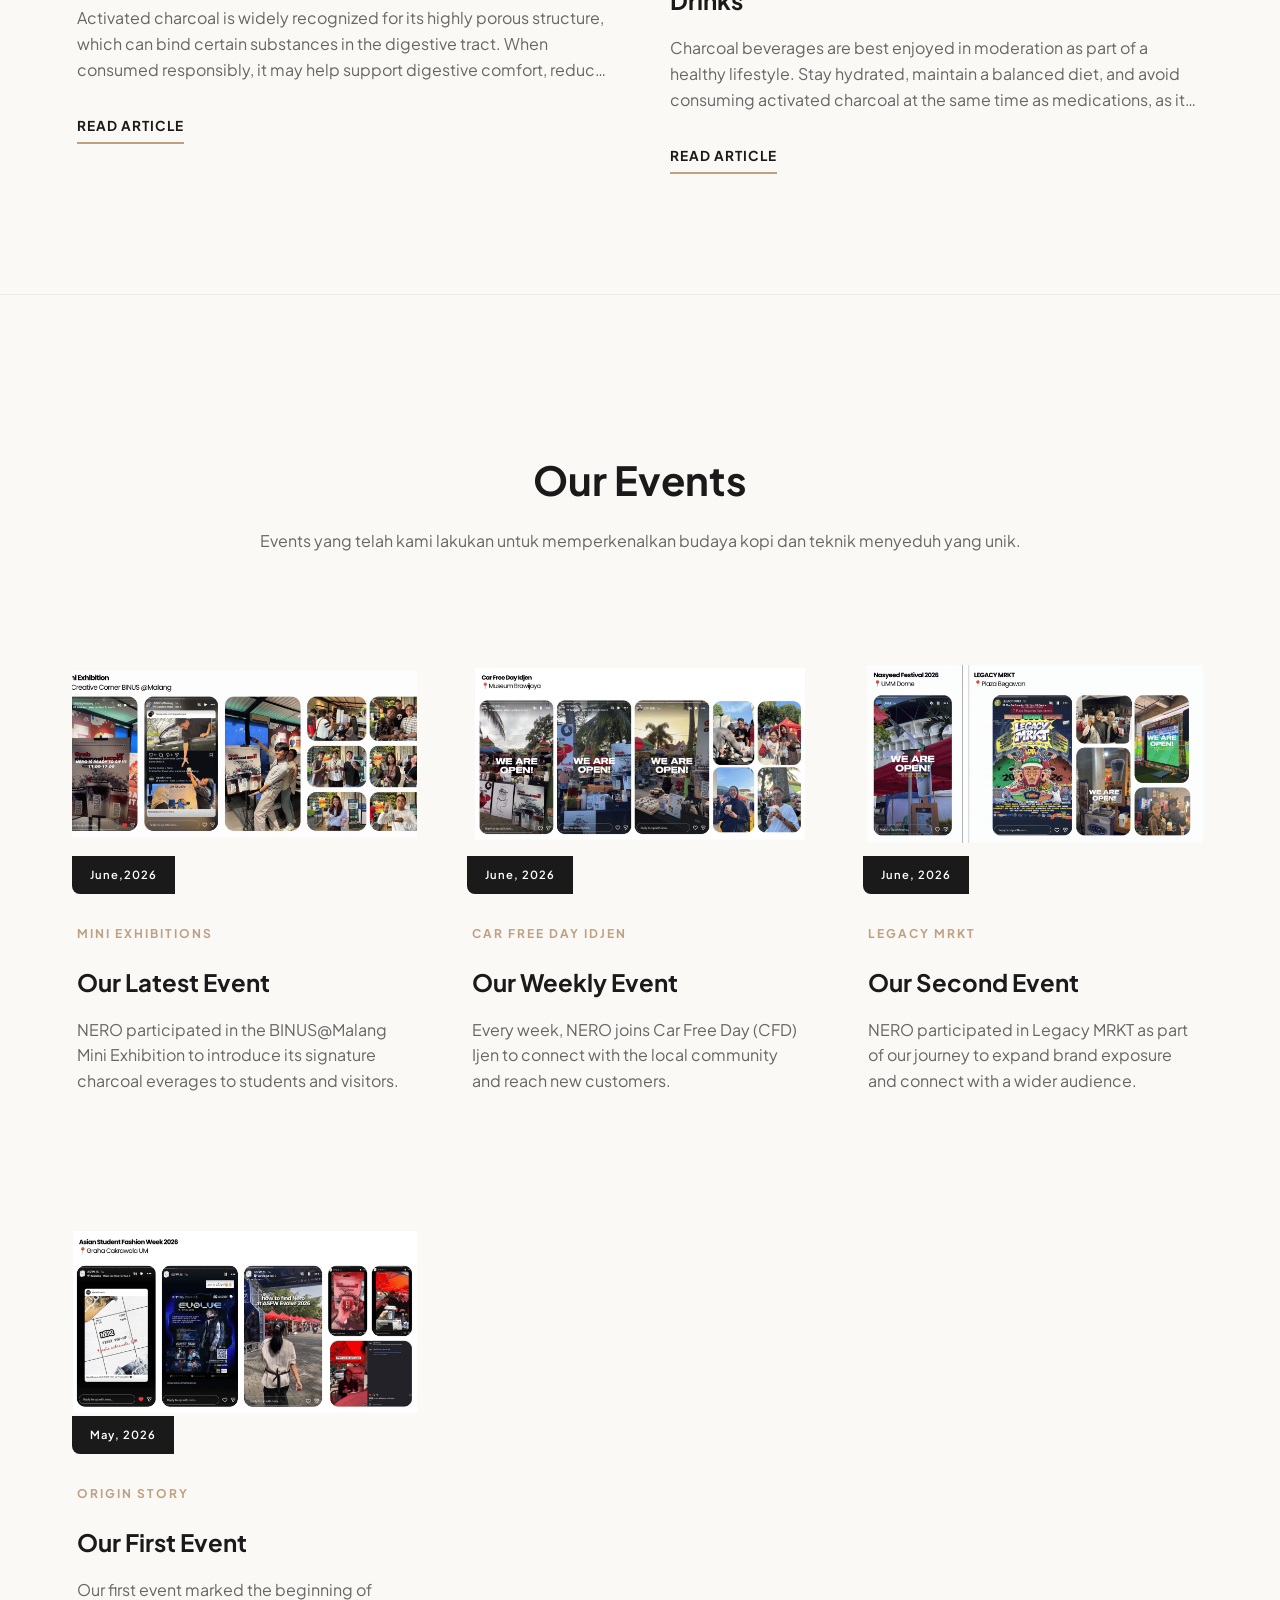
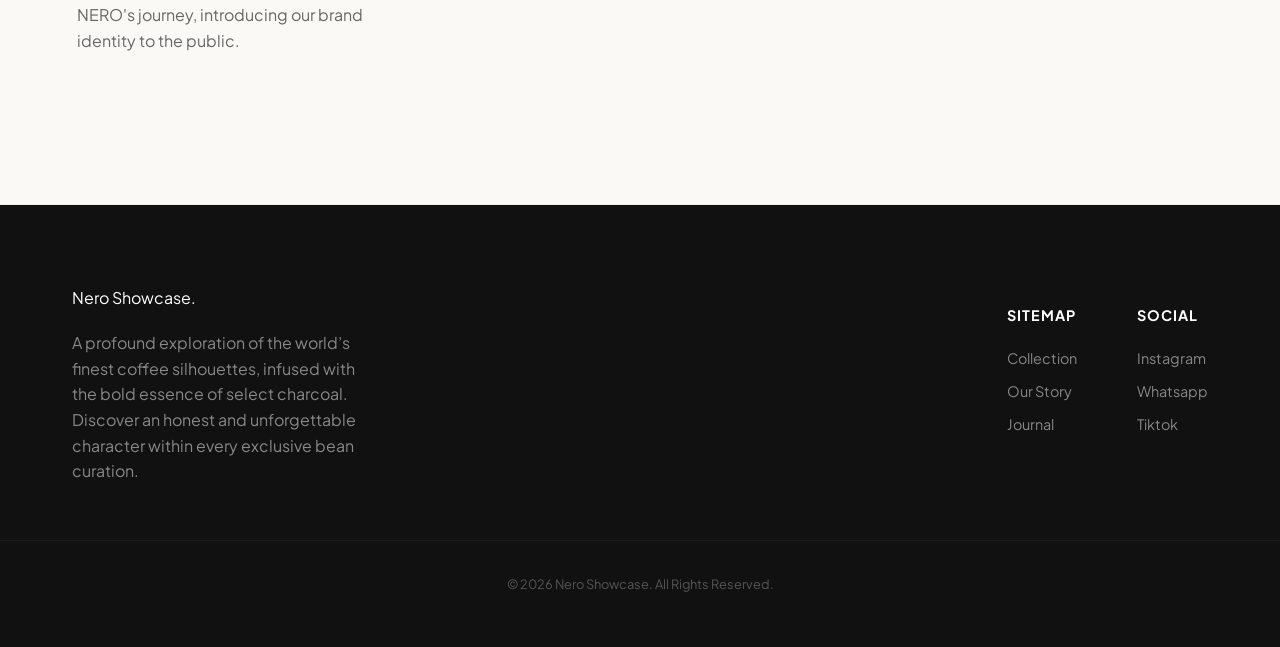
==== commit 78c18d31: "Add files via upload" ====
--- a/index.html
+++ b/index.html
@@ -48,7 +48,7 @@
     <!-- Hero Section -->
     <section class="hero" id="hero">
         <video autoplay muted loop playsinline>
-            <source src="https://www.w3schools.com/howto/rain.mp4" type="video/mp4">
+            <source src="images/video.MOV" type="video/mp4">
         </video>
         <div class="overlay"></div>
         <div class="container">
@@ -191,47 +191,98 @@
             <!-- Article 1 -->
             <article class="blog-card">
                 <div class="blog-img">
-                    <img src="images/Article 1.jpg" alt="Brewing coffee">
-                    <span class="blog-date">May 12, 2026</span>
-                </div>
-                <div class="blog-info">
-                    <span class="category">Brewing Guide</span>
-                    <h3>Seni Menyeduh: Mengapa Suhu Air Menentukan Segalanya</h3>
-                    <p>Suhu air yang salah bisa merusak biji kopi terbaik. Pelajari cara mengontrol variabel ini untuk hasil maksimal.</p>
-                    <a href="article1.html" class="read-more">Read Journal</a>
+                    <img src="images/article 2.jpeg" alt="Coffee beans">
+                    <span class="blog-date">HEALTH INSIGHT</span>
+                </div>
+                <div class="blog-info">
+                    <span class="category">Origin Story</span>
+                    <h3>Health Benefits of Activated Charcoal</h3>
+                    <p>Activated charcoal is widely recognized for its highly porous structure, which can bind certain substances in the digestive tract. When consumed responsibly, it may help support digestive comfort, reduce bloating, and promote an overall feeling of wellness as part of a balanced lifestyle.</p>
+                    <a href="article1.html" class="read-more">READ ARTICLE</a>
                 </div>
             </article>
 
             <!-- Article 2 -->
             <article class="blog-card">
                 <div class="blog-img">
-                    <img src="images/Article 2.jpg" alt="Coffee beans">
-                    <span class="blog-date">Apr 28, 2026</span>
+                    <img src="images/article 1.jpeg" alt="Coffee beans">
+                    <span class="blog-date">HEALTH INSIGHT</span>
                 </div>
                 <div class="blog-info">
                     <span class="category">Origin Story</span>
-                    <h3>Menelusuri Akar: Perjalanan Menuju Dataran Tinggi Ethiopia</h3>
-                    <p>Catatan perjalanan tim kami saat mengunjungi kebun kopi liar di wilayah Yirgacheffe.</p>
-                    <a href="article2.html" class="read-more">Read Journal</a>
+                    <h3>Recommended Ways to Enjoy Charcoal Drinks</h3>
+                    <p>Charcoal beverages are best enjoyed in moderation as part of a healthy lifestyle. Stay hydrated, maintain a balanced diet, and avoid consuming activated charcoal at the same time as medications, as it may reduce their absorption.</p>
+                    <a href="article3.html" class="read-more">READ ARTICLE</a>
+                </div>
+            </article>  
+        </div>
+    </div>
+    </section>
+
+    <!-- Events Section -->
+    <section class="events section-padding" id="events">
+    <div class="container">
+        <div class="section-header">
+            <h2>Our Events</h2>
+            <p>Events yang telah kami lakukan untuk memperkenalkan budaya kopi dan teknik menyeduh yang unik.</p>
+        </div>
+        
+        <div class="blog-grid">
+            <!-- Article 1 -->
+            <article class="blog-card">
+                <div class="blog-img">
+                    <img src="images/events/1.png" alt="Brewing coffee">
+                    <span class="blog-date">June,2026</span>
+                </div>
+                <div class="blog-info">
+                    <span class="category">Mini Exhibitions</span>
+                    <h3>Our Latest Event</h3>
+                    <p>NERO participated in the BINUS@Malang Mini Exhibition to introduce its signature charcoal everages to students and visitors.</p>
+                </div>
+            </article>
+
+            <!-- Article 2 -->
+            <article class="blog-card">
+                <div class="blog-img">
+                    <img src="images/events/3.png" alt="Coffee beans">
+                    <span class="blog-date">June, 2026</span>
+                </div>
+                <div class="blog-info">
+                    <span class="category">Car Free Day Idjen</span>
+                    <h3>Our Weekly Event</h3>
+                    <p>Every week, NERO joins Car Free Day (CFD) Ijen to connect with the local community and reach new customers.</p>
                 </div>
             </article>
 
             <!-- Article 3 -->
             <article class="blog-card">
                 <div class="blog-img">
-                    <img src="images/Article 3.png" alt="Coffee shop">
-                    <span class="blog-date">Mar 15, 2026</span>
-                </div>
-                <div class="info">
-                    <span class="category">Lifestyle</span>
-                    <h3>Menciptakan Coffee Corner yang Estetik di Rumah</h3>
-                    <p>Tips menata peralatan seduh Anda agar fungsional sekaligus mempercantik interior ruangan.</p>
-                    <a href="article3.html" class="read-more">Read Journal</a>
-                </div>
-            </article>
-        </div>
-    </div>
-</section>
+                    <img src="images/events/4.png" alt="Coffee beans">
+                    <span class="blog-date">June, 2026</span>
+                </div>
+                <div class="blog-info">
+                    <span class="category">Legacy MRKT</span>
+                    <h3>Our Second Event</h3>
+                    <p>NERO participated in Legacy MRKT as part of our journey to expand brand exposure and connect with a wider audience.</p>
+                </div>
+            </article>
+
+            <!-- Article 4 -->
+            <article class="blog-card">
+                <div class="blog-img">
+                    <img src="images/events/2.png" alt="Coffee beans">
+                    <span class="blog-date">May, 2026</span>
+                </div>
+                <div class="blog-info">
+                    <span class="category">Origin Story</span>
+                    <h3>Our First Event</h3>
+                    <p>Our first event marked the beginning of NERO's journey, introducing our brand identity to the public.</p>
+                </div>
+            </article>
+  
+        </div>
+    </div>
+    </section>
 
     <!-- Footer -->
     <footer>
--- a/styles.css
+++ b/styles.css
@@ -273,7 +273,7 @@
 }
 
 .hero h1 span { 
-  color: black; 
+  color: white; 
 }
 
 .hero p { 
